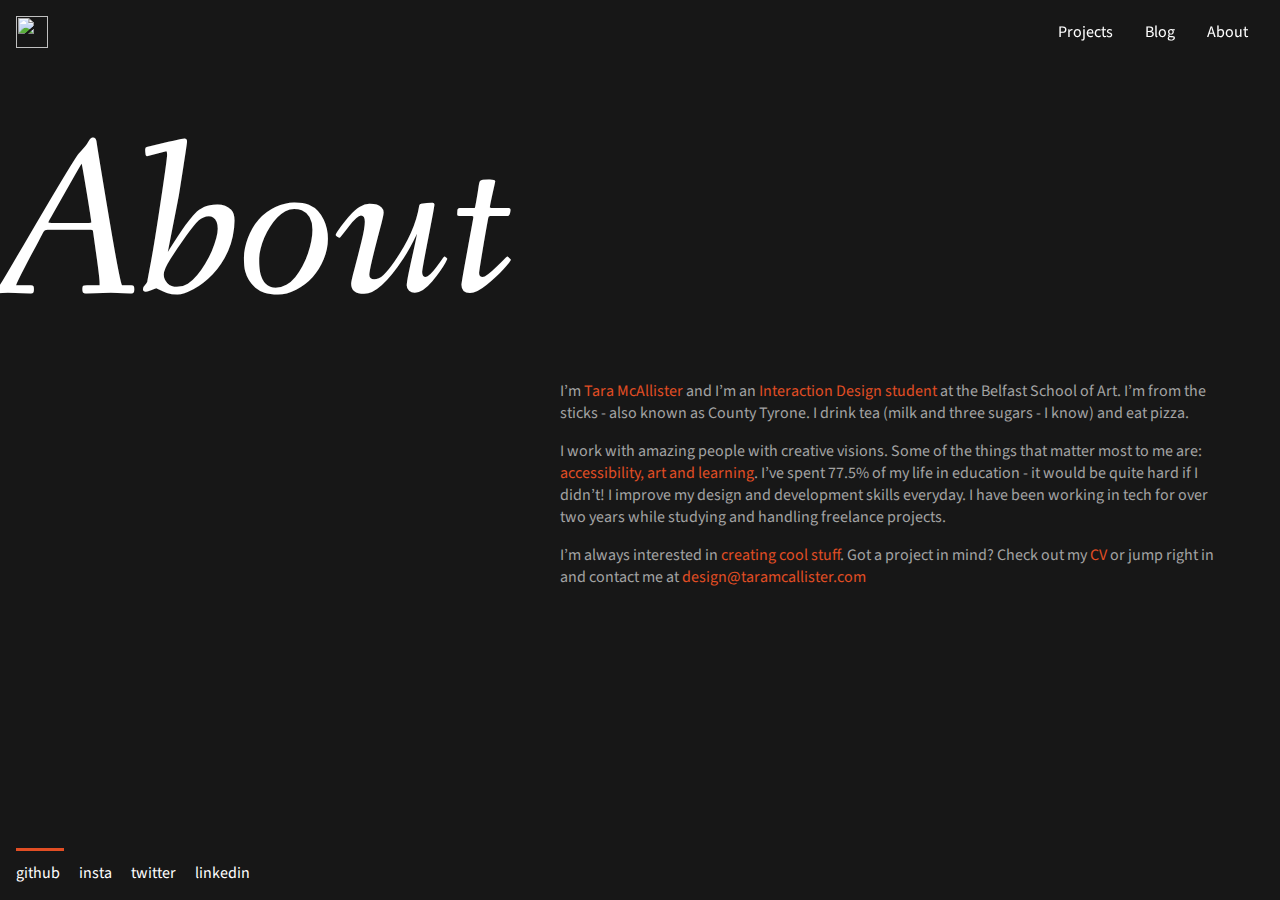
==== about.html @ 57ce75db "👀Worked on readability" ====
<!DOCTYPE html>
<html lang="en">
  <head>
    <meta charset="utf-8" />
    <meta name="viewport" content="width=device-width, initial-scale=1.0" />
    <meta http-equiv="X-UA-Compatible" content="ie=edge" />
    <!-- Search Engine -->
    <meta name="description" content="I create human-centred design for all environments and build for the web.">
    <!-- Schema.org for Google -->
    <meta itemprop="name" content="Tara McAllister's Portfolio">
    <meta itemprop="description" content="I create human-centred design for all environments and build for the web.">
    <!-- Twitter -->
    <meta name="twitter:card" content="summary">
    <meta name="twitter:title" content="Tara McAllister's Portfolio">
    <meta name="twitter:description" content="I create human-centred design for all environments and build for the web.">
    <meta name="twitter:site" content="@TaraMcAllister_">
    <meta name="twitter:image:src" content="#">
    <!-- Open Graph general (Facebook, Pinterest & Google+) -->
    <meta name="og:title" content="Tara McAllister Portfolio">
    <meta name="og:description" content="I create human-centred design for all environments and build for the web.">
    <meta name="og:image" content="/assets/images/social-card.jpg">
    <meta name="og:url" content="#">
    <meta name="og:site_name" content="Tara McAllister's Portfolio">
    <meta name="og:locale" content="en_GB">
    <meta name="og:type" content="website">

    <title>Tara McAllister Portfolio</title>

    <meta name="apple-mobile-web-app-title" content="Tara McAllister's Portfolio">
    <meta name="application-name" content="Tara McAllister's Portfolio">

    <link rel="apple-touch-icon" sizes="57x57" href="favicon/apple-icon-57x57.png">
    <link rel="apple-touch-icon" sizes="60x60" href="favicon/apple-icon-60x60.png">
    <link rel="apple-touch-icon" sizes="72x72" href="favicon/apple-icon-72x72.png">
    <link rel="apple-touch-icon" sizes="76x76" href="favicon/apple-icon-76x76.png">
    <link rel="apple-touch-icon" sizes="114x114" href="favicon/apple-icon-114x114.png">
    <link rel="apple-touch-icon" sizes="120x120" href="favicon/apple-icon-120x120.png">
    <link rel="apple-touch-icon" sizes="144x144" href="favicon/apple-icon-144x144.png">
    <link rel="apple-touch-icon" sizes="152x152" href="favicon/apple-icon-152x152.png">
    <link rel="apple-touch-icon" sizes="180x180" href="favicon/apple-icon-180x180.png">
    <link rel="icon" type="image/png" sizes="192x192"  href="favicon/android-icon-192x192.png">
    <link rel="icon" type="image/png" sizes="32x32" href="favicon/favicon-32x32.png">
    <link rel="icon" type="image/png" sizes="96x96" href="/faviconfavicon-96x96.png">
    <link rel="icon" type="image/png" sizes="16x16" href="favicon/favicon-16x16.png">
    <link rel="manifest" href="favicon/manifest.json">
    <meta name="msapplication-TileColor" content="#ffffff">
    <meta name="msapplication-config" content="favicon/ms-icon-144x144.png">
    <meta name="theme-color" content="#ffffff">

    <!--LINKING CSS FILE-->
    <link rel="stylesheet" href="css/main.css">
    <link rel="stylesheet" href="css/typography.css">
    <link rel="stylesheet" href="css/about.css">

    <!-- LINKING TYPE -->
    <link href="https://fonts.googleapis.com/css?family=Fanwood+Text:400,400i|Source+Sans+Pro:400,700" rel="stylesheet">
    
    <!-- LINKING ANIMATE AOS -->
    <link href="https://unpkg.com/aos@2.3.1/dist/aos.css" rel="stylesheet">

    <!-- Global site tag (gtag.js) - Google Analytics -->
<script async src="https://www.googletagmanager.com/gtag/js?id=UA-110241980-4"></script>
<script>
  window.dataLayer = window.dataLayer || [];
  function gtag(){dataLayer.push(arguments);}
  gtag('js', new Date());

  gtag('config', 'UA-110241980-4');
</script>

  </head>

  <body>

        <div class="orange__container">

            </div>

        <nav>
                <section class="home__monogram">
                    <a href="index.html">
                        <img src="images/monogram/monogram--white.png" class="monogram">
                    </a>
                </section>
            
                <ul class="nav__items">
                    <a href="projects.html">
                        <li>Projects</li>
                    </a>
                    <a href="blog.html">
                        <li>Blog</li>
                    </a>
                    <a href="about.html">
                        <li>About</li>
                    </a>
                </ul>
            </nav>
            
            <section class="main__screen">

                    <h1 class="title">About</h1>

                <div class="about__copy">
                        <p>I’m <em>Tara McAllister</em> and I’m an <em>Interaction Design student</em> at the Belfast School of Art. I’m from the sticks - also known as County Tyrone. I drink tea (milk and three sugars - I know) and eat pizza.</p>

                        <p>I work with amazing people with creative visions. Some of the things that matter most to me are: <em>accessibility, art and learning</em>. I’ve spent 77.5% of my life in education - it would be quite hard if I didn’t! I improve my design and development skills everyday. I have been working in tech for over two years while studying and handling freelance projects.</p>
                         
                        <p>I’m always interested in <em>creating cool stuff</em>. Got a project in mind? Check out my <a href="about/cv.html">CV</a> or jump right in and contact me at <a href="mailto:design@taramcallister.com">design@taramcallister.com</a></p> 
                </div>
            
            </section>
            
            <footer>
                <div class="orange__line">
                </div>
                <ul class="social">
                    <a href="https://github.com/TaraMcAllister">
                        <li>github</li>
                    </a>
                    <a href="https://www.instagram.com/taramcdesign">
                    <li>insta</li>
                    </a>
                    <a href="https://twitter.com/TaraMcAllister_">
                    <li>twitter</li>
                    </a>
                    <a href="https://www.linkedin.com/in/tara-mcallister-009796138/">
                    <li>linkedin</li>
                    </a>
                </ul>
            </footer>

</body>

</html>
---- css/main.css ----
html, *, ::before, ::after {
    margin: 0;
    padding: 0;

    box-sizing: border-box;

    -webkit-font-smoothing: antialiased;
}

body {
    background-color: #171717;
    color: #FFFFFF;
}

a {
    text-decoration: none;
    color: #FFFFFF;
}

nav {
    width: 100vw;
    padding: 1rem 0 0 1rem;
    display: inline-flex;
    align-items: center;
}

.nav__items {
    display: inline-flex;
    top: 0;
    right: 0;
    position: fixed;
    padding-top: 1.3rem;
}

.nav__items li {
    padding-right: 2rem;
}

.nav__items li:hover {
    color: #A3A3A3;
    transition: 0.2s ease-in-out;
}

.nav__items a:active {
    border-bottom: #E24E24 solid 0.2rem;
    border-bottom-width: 0.2rem;
  }

.monogram {
height: 2rem;
width: 2rem;
}

footer {
    z-index: 10;
    right: 0;
  bottom: 0;
  left: 0;
  padding: 1rem;
    display: inline-flex;
}

.social {
    margin-left: -3rem;
}

.social li {
    display: inline-flex;
    padding-right: 1rem;
    color: #FFFFFF;
}

.social li:hover {
    color: #A3A3A3;
    transition: 0.2s ease-in-out;
}

.title {
    margin-left: -1rem;
    margin-top: 2rem;
}

.orange__line {
    width: 3rem;
    height: 0.2rem;
    background-color: #E24E24;
    margin-top: -0.9rem;
}

.orange__line--p {
    width: 4rem;
    height: 0.3rem;
    background-color: #E24E24;
    margin-top: 3rem;
}

.orange__line--b {
    width: 4rem;
    height: 0.3rem;
    background-color: #E24E24;
    margin-top: 1.5rem;
    margin-bottom: 1.5rem;
}
---- css/typography.css ----
/*----- TYPOGRAPHY AND GENERAL LAYOUT -----*/

  html {
    font-family: 'Source Sans Pro', sans-serif;
  }
  
  h1 {
    font-size: 14rem;
    font-family: 'Fanwood Text', serif;
    font-weight: 400;
    font-style: italic;
    color: #FFFFFF;
  }
  
  h2 {
    font-size: 2.5rem;
    font-family: 'Source Sans Pro', sans-serif;
    color: #FFFFFF;
    font-weight: 400;
  }
  
  h3 {
    font-size: 1rem;
    font-family: 'Source Sans Pro', sans-serif;
    text-transform: capitalize;
    color: #E24E24;
    font-weight: 400;
  }
  
  p {
    font-size: 1rem;
    color: #A3A3A3;
    font-family: 'Source Sans Pro', sans-serif;
  }
  
  ul {
    font-size: 1rem;
    list-style: none;
    color: #A3A3A3;
  }
  
  /* li:before {
    content: "-";
    padding-right: 1rem;
    color: #A3A3A3;
  } */

  nav {
    font-size: 0.8rem;
    font-family: 'Source Sans Pro', sans-serif;
  }
---- css/about.css ----
.orange__container {
    background-color: #E24E24;
    height: 100%;
    width: 30vw;
    position: absolute;
    z-index: -10;
}

.about__copy {
    width: 70vw;
    padding: 0 2rem 0 2rem;
    right: 0;
    position: absolute;
    max-width: 45rem;
}

p + p {
    padding-top: 1rem;
}

.about__copy em {
    color: #E24E24;
    font-style: normal;
}

.about__copy a {
    color: #E24E24;
}

.about__copy a:hover {
    color: #E24E24;
    text-decoration: underline;
}

footer {
    position: absolute;
}

@media (min-width: 1250px) {

    .about__copy {
    margin-right: 4rem;
    }

@media (min-width: 1180px) {

    .about__copy {
    margin-right: 3rem;
    }

@media (min-width: 1050px) {

    .about__copy {
    margin-right: 2rem;
    }

@media (min-width: 850px) {

    .orange__container {
        background-color: #171717;
        height: 30%;
        width: 100vw;
        position: absolute;
    }

@media (min-width: 600px) {

body {
    overflow: hidden;
}
}
}
}
}
}
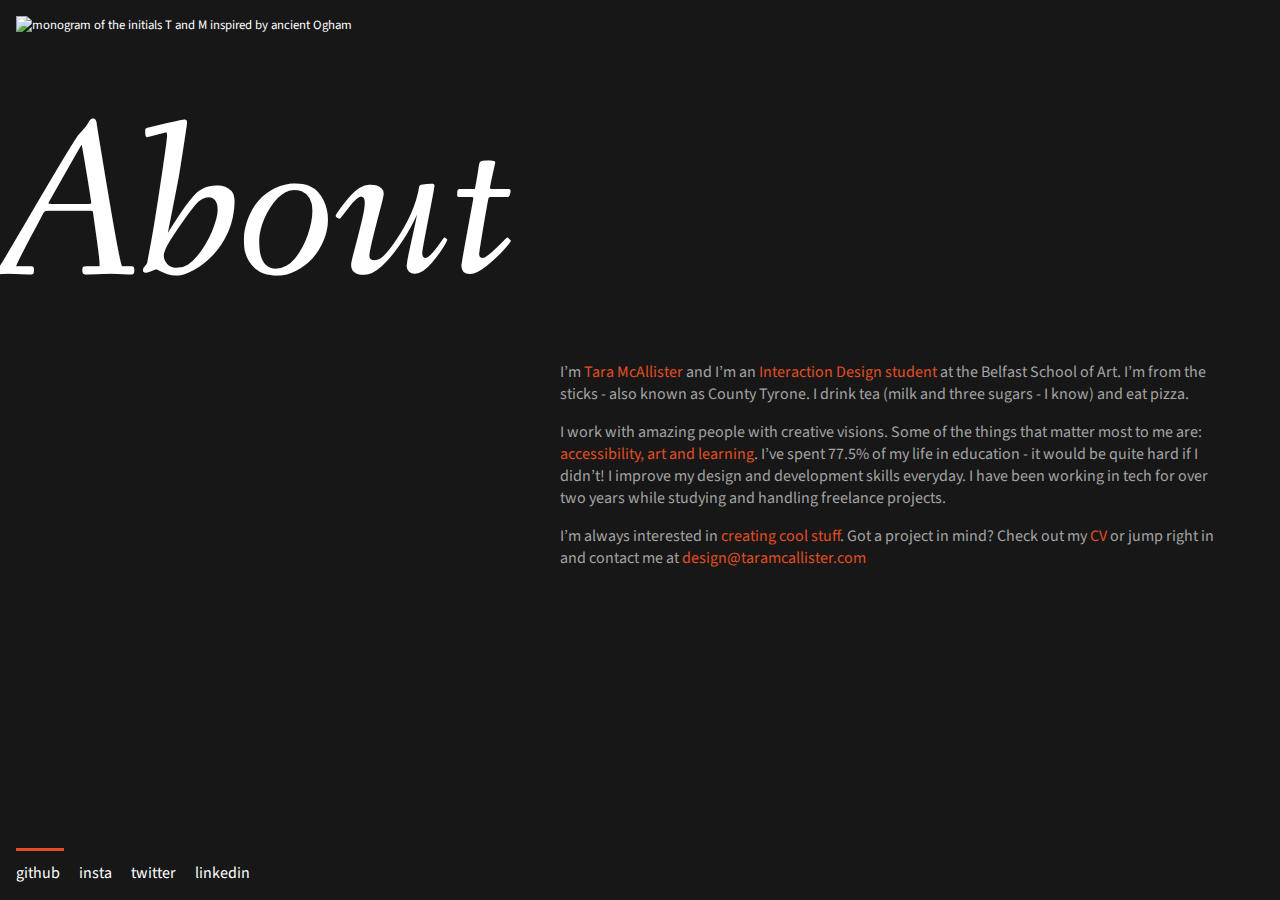
==== commit 72129883: "⛓Fixing links" ====
--- a/about.html
+++ b/about.html
@@ -76,21 +76,21 @@
 
             </div>
 
-        <nav>
+            <nav>
                 <section class="home__monogram">
-                    <a href="index.html">
-                        <img src="images/monogram/monogram--white.png" class="monogram">
+                    <a href="index.html" aria-label="Home">
+                        <img src="/images/monogram/monogram--white.png" class="monogram" alt="monogram of the initials T and M inspired by ancient Ogham">
                     </a>
                 </section>
             
                 <ul class="nav__items">
-                    <a href="projects.html">
+                    <a href="/projects.html" aria-label="Projects">
                         <li>Projects</li>
                     </a>
-                    <a href="blog.html">
+                    <a href="/blog.html" aria-label="Blog">
                         <li>Blog</li>
                     </a>
-                    <a href="about.html">
+                    <a href="/about.html" aria-label="About">
                         <li>About</li>
                     </a>
                 </ul>
@@ -105,7 +105,7 @@
 
                         <p>I work with amazing people with creative visions. Some of the things that matter most to me are: <em>accessibility, art and learning</em>. I’ve spent 77.5% of my life in education - it would be quite hard if I didn’t! I improve my design and development skills everyday. I have been working in tech for over two years while studying and handling freelance projects.</p>
                          
-                        <p>I’m always interested in <em>creating cool stuff</em>. Got a project in mind? Check out my <a href="about/cv.html">CV</a> or jump right in and contact me at <a href="mailto:design@taramcallister.com">design@taramcallister.com</a></p> 
+                        <p>I’m always interested in <em>creating cool stuff</em>. Got a project in mind? Check out my <a href="cv.html" aria-label="CV">CV</a> or jump right in and contact me at <a href="mailto:design@taramcallister.com" aria-label="email">design@taramcallister.com</a></p> 
                 </div>
             
             </section>
@@ -114,16 +114,16 @@
                 <div class="orange__line">
                 </div>
                 <ul class="social">
-                    <a href="https://github.com/TaraMcAllister">
+                    <a href="https://github.com/TaraMcAllister" aria-label="GitHub">
                         <li>github</li>
                     </a>
-                    <a href="https://www.instagram.com/taramcdesign">
+                    <a href="https://www.instagram.com/taramcdesign" aria-label="Instagram">
                     <li>insta</li>
                     </a>
-                    <a href="https://twitter.com/TaraMcAllister_">
+                    <a href="https://twitter.com/TaraMcAllister_" aria-label="Twitter">
                     <li>twitter</li>
                     </a>
-                    <a href="https://www.linkedin.com/in/tara-mcallister-009796138/">
+                    <a href="https://www.linkedin.com/in/tara-mcallister-009796138/" aria-label="LinkedIn">
                     <li>linkedin</li>
                     </a>
                 </ul>
--- a/css/main.css
+++ b/css/main.css
@@ -28,7 +28,7 @@
     display: inline-flex;
     top: 0;
     right: 0;
-    position: fixed;
+    position: absolute;
     padding-top: 1.3rem;
 }
 
@@ -41,14 +41,13 @@
     transition: 0.2s ease-in-out;
 }
 
-.nav__items a:active {
-    border-bottom: #E24E24 solid 0.2rem;
-    border-bottom-width: 0.2rem;
-  }
-
 .monogram {
 height: 2rem;
 width: 2rem;
+}
+
+.home__monogram {
+    z-index: 2;
 }
 
 footer {
@@ -78,6 +77,8 @@
 .title {
     margin-left: -1rem;
     margin-top: 2rem;
+    z-index: 2;
+    position: relative;
 }
 
 .orange__line {
@@ -100,4 +101,33 @@
     background-color: #E24E24;
     margin-top: 1.5rem;
     margin-bottom: 1.5rem;
-}+}
+
+.orange__line--c {
+    width: 1rem;
+    height: 0.3rem;
+    background-color: #E24E24;
+    margin-top: 1.5rem;
+    margin-bottom: 1.5rem;
+}
+
+.orange__container {
+    background-color: #E24E24;
+    height: 100%;
+    width: 30vw;
+}
+
+@media (min-width: 860px) {
+    .orange__container {
+    position: fixed;
+    overflow-x: hidden;
+    z-index: 1;
+    top: 0;
+    left: 0;
+    width: 30vw;
+    }
+}
+
+@media screen and (min-width: 0px) and (max-width: 860px) {
+    .orange__container { display: none; }   /* hide it elsewhere */
+  }--- a/css/typography.css
+++ b/css/typography.css
@@ -32,6 +32,13 @@
     color: #A3A3A3;
     font-family: 'Source Sans Pro', sans-serif;
   }
+
+  .desc {
+    font-size: 1.15rem;
+    font-family: 'Source Sans Pro', sans-serif;
+    color: #A3A3A3;
+    font-weight: 400;
+  }
   
   ul {
     font-size: 1rem;
@@ -39,11 +46,11 @@
     color: #A3A3A3;
   }
   
-  /* li:before {
+  .bullets li:before {
     content: "-";
-    padding-right: 1rem;
+    padding-right: 0.5rem;
     color: #A3A3A3;
-  } */
+  }
 
   nav {
     font-size: 0.8rem;
--- a/css/about.css
+++ b/css/about.css
@@ -1,11 +1,3 @@
-.orange__container {
-    background-color: #E24E24;
-    height: 100%;
-    width: 30vw;
-    position: absolute;
-    z-index: -10;
-}
-
 .about__copy {
     width: 70vw;
     padding: 0 2rem 0 2rem;
